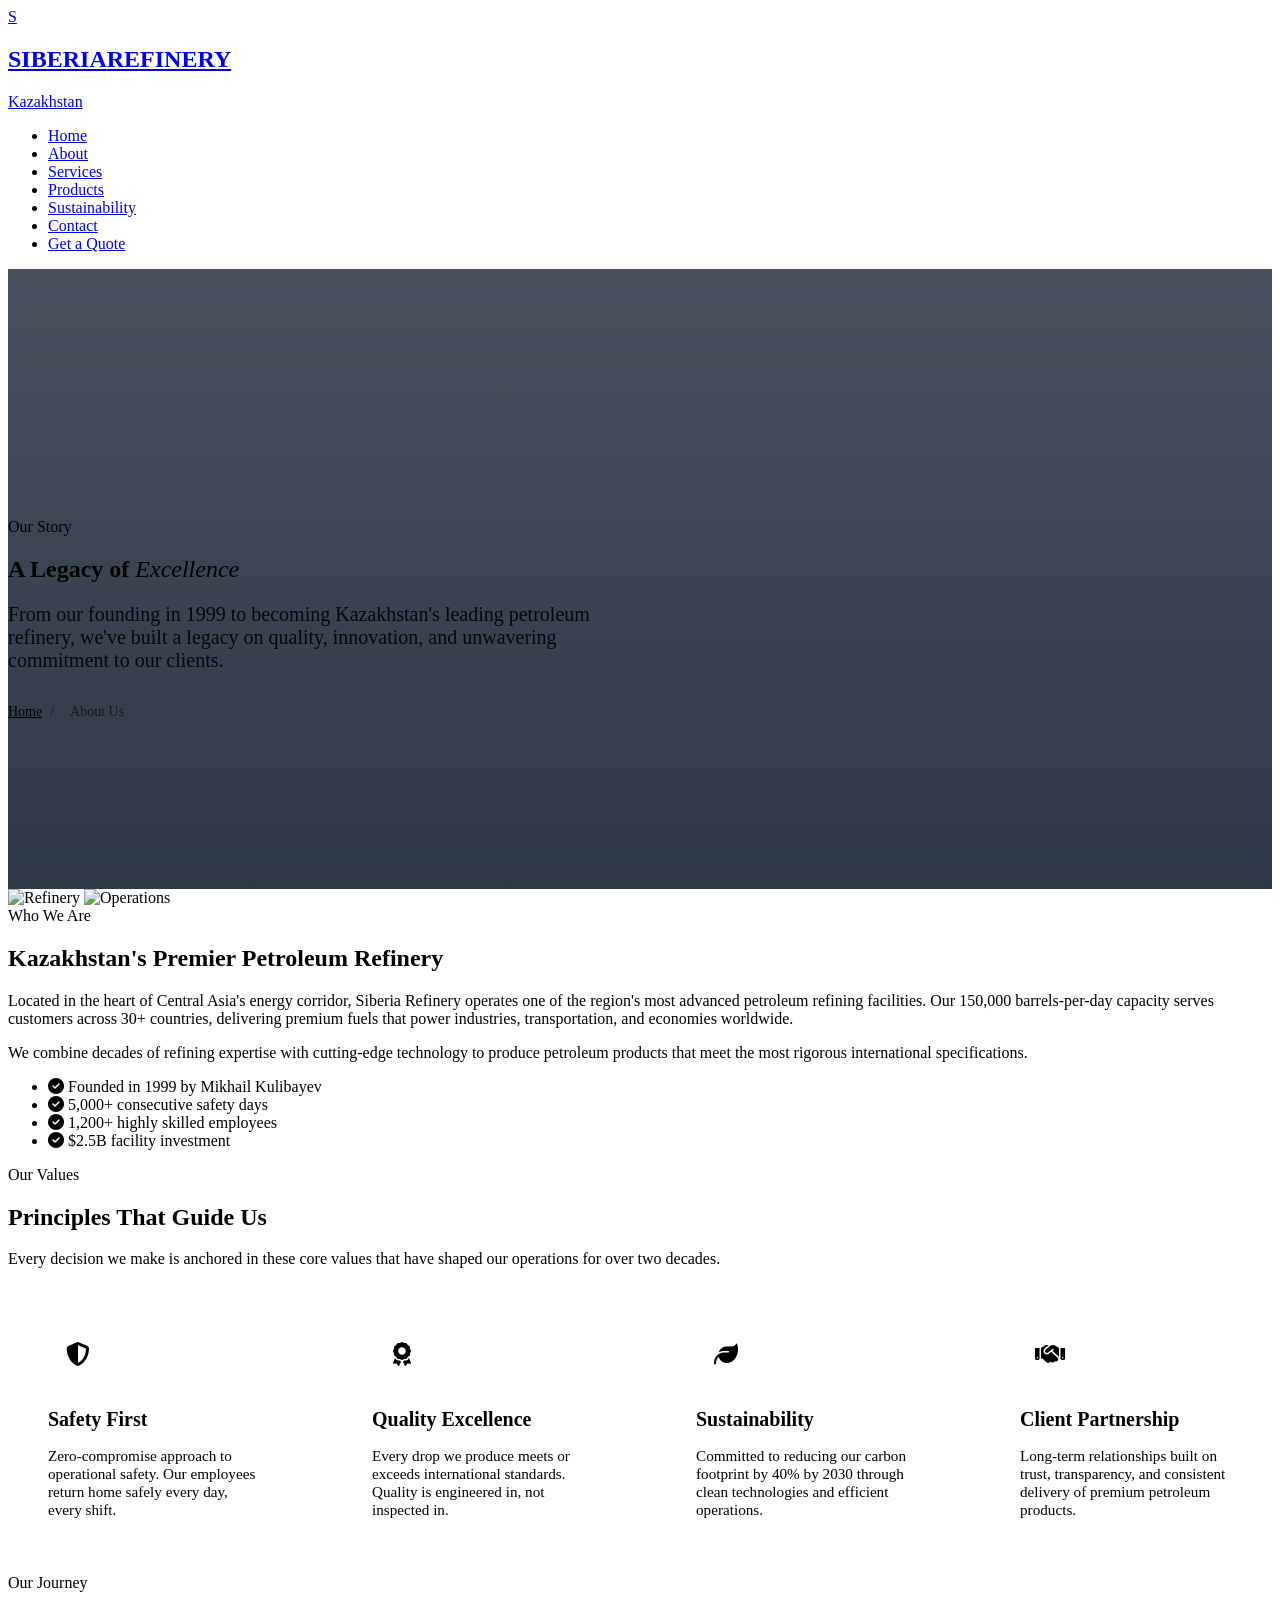
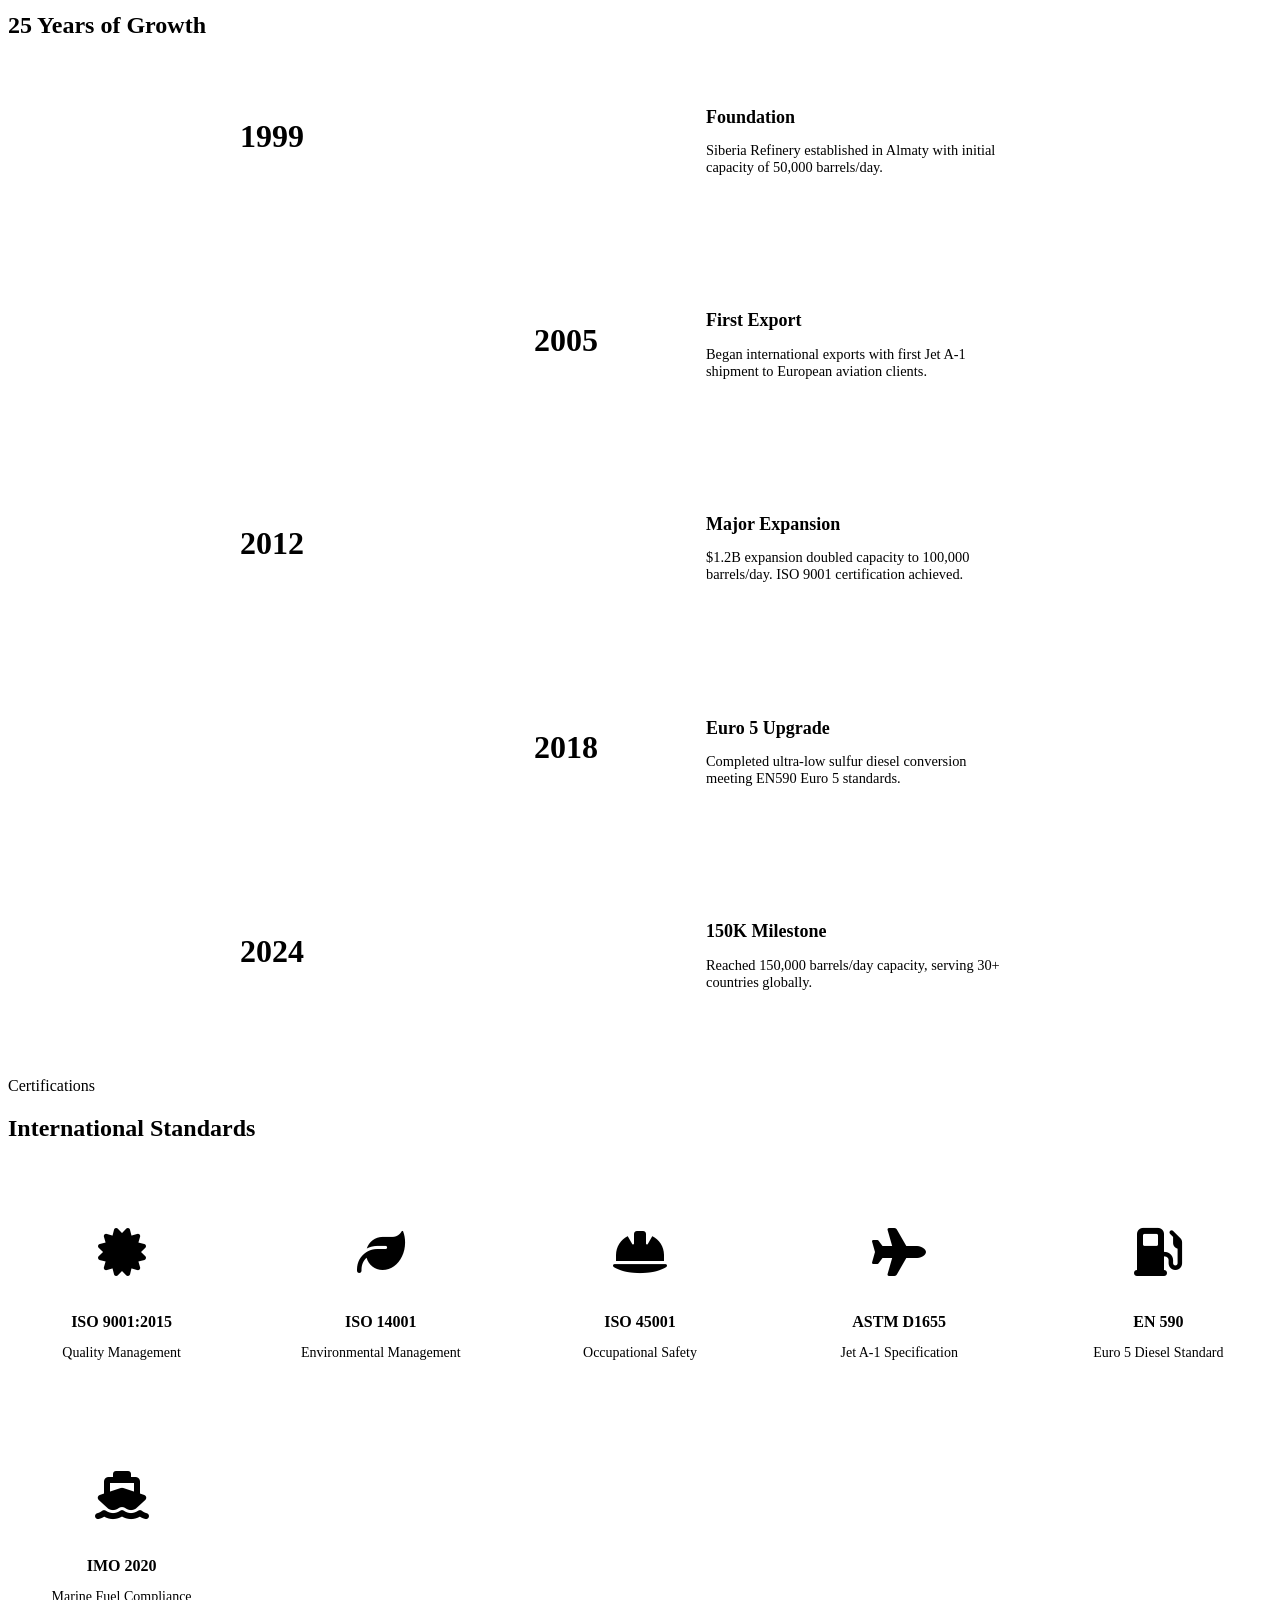
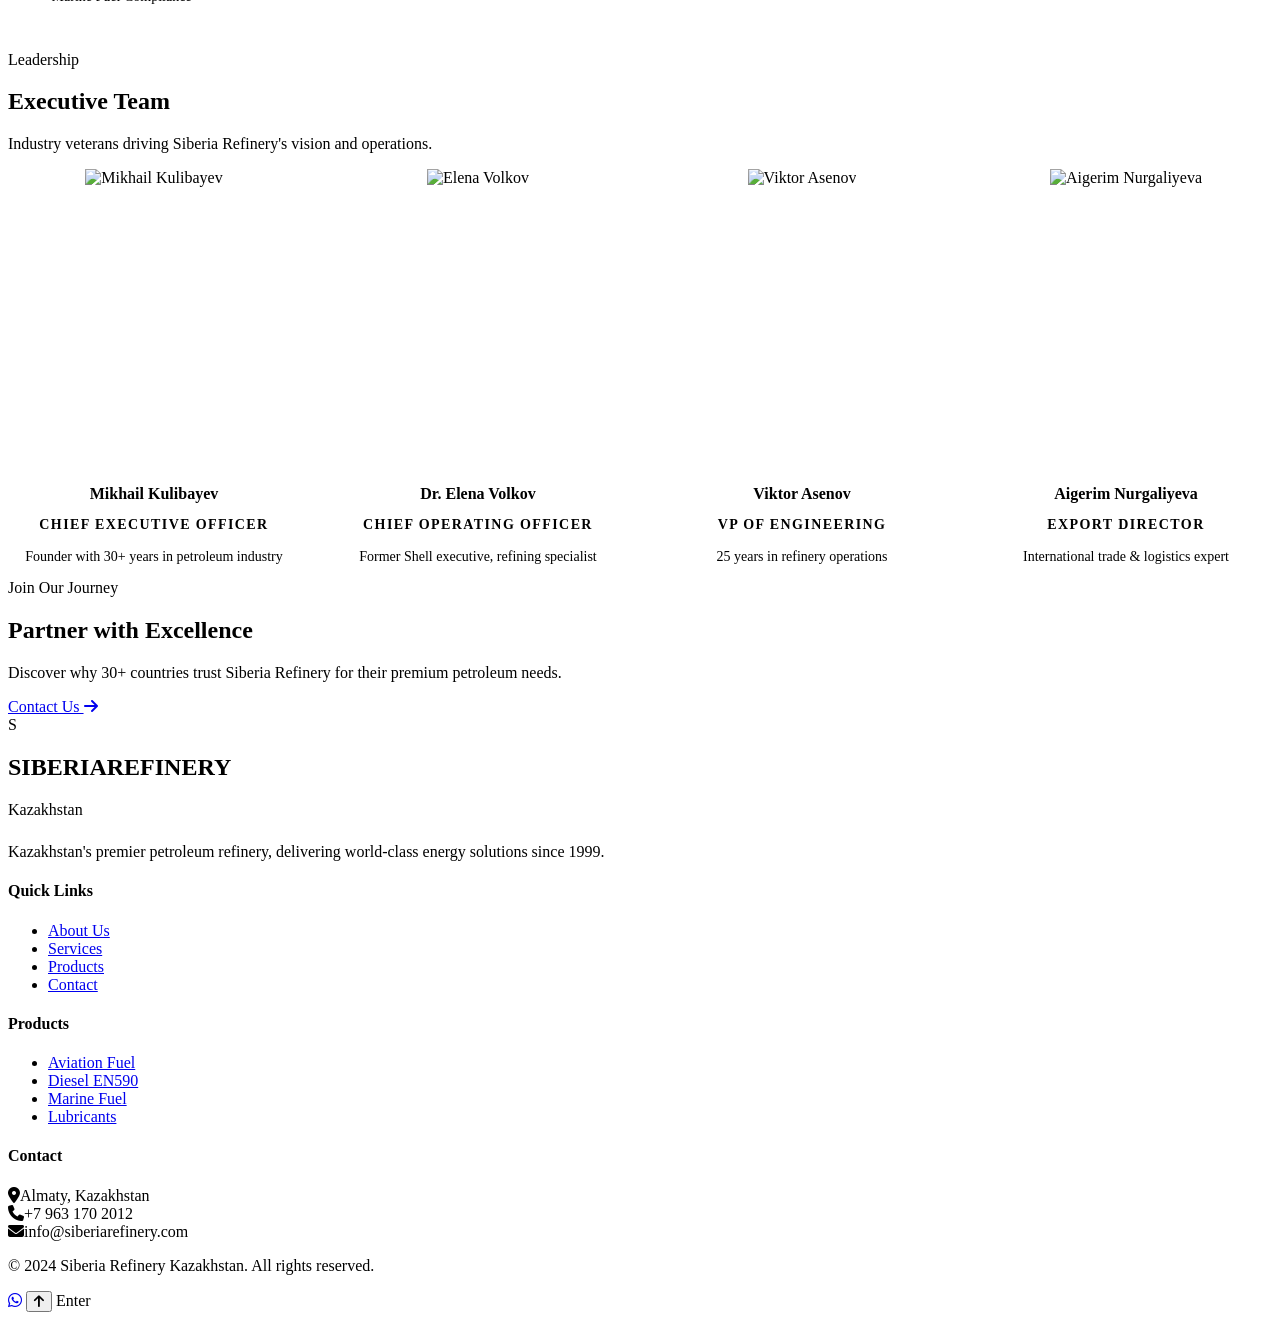
==== about.html @ 6e03c247 "Add About Us page with company details This file contains the complete HTML structure for the About " ====
<!DOCTYPE html>
<html lang="en">
<head>
  <meta charset="UTF-8">
  <meta name="viewport" content="width=device-width, initial-scale=1.0">
  <title>About Us | Siberia Refinery Kazakhstan</title>
  <meta name="description" content="25+ years of excellence in petroleum refining. Learn about our history, leadership team, certifications, and commitment to innovation.">
  <link rel="preconnect" href="https://fonts.googleapis.com">
  <link href="https://fonts.googleapis.com/css2?family=Playfair+Display:ital,wght@0,400;0,700;0,900;1,400&family=Inter:wght@300;400;500;600;700;800&family=IBM+Plex+Mono:wght@400;600&display=swap" rel="stylesheet">
  <link rel="stylesheet" href="https://cdnjs.cloudflare.com/ajax/libs/font-awesome/6.4.0/css/all.min.css">
  <link rel="stylesheet" href="css/main.css">
  <style>
    .page-hero {
      height: 60vh;
      min-height: 500px;
      background: linear-gradient(rgba(10, 22, 40, 0.75), rgba(10, 22, 40, 0.85)),
                  url('https://images.unsplash.com/photo-1581094794329-c8112a89af12?w=1920') center/cover;
      display: flex;
      align-items: center;
      color: var(--white);
      padding-top: 80px;
    }
    .page-hero .container { position: relative; z-index: 2; }
    .page-hero h1 { color: var(--white); margin-bottom: 1rem; }
    .page-hero h1 span { color: var(--gold); font-style: italic; font-weight: 400; }
    .page-hero p { font-size: 1.25rem; opacity: 0.9; max-width: 600px; }
    .breadcrumbs { margin-top: 2rem; font-size: 0.875rem; }
    .breadcrumbs a { color: var(--gold-light); }
    .breadcrumbs span { opacity: 0.6; margin: 0 8px; }
    
    .values-grid {
      display: grid;
      grid-template-columns: repeat(auto-fit, minmax(280px, 1fr));
      gap: 2rem;
    }
    .value-card {
      padding: 2.5rem;
      background: var(--white);
      border: 1px solid var(--smoke);
      transition: var(--transition);
    }
    .value-card:hover {
      transform: translateY(-6px);
      box-shadow: var(--shadow-lg);
      border-color: var(--gold);
    }
    .value-icon {
      width: 60px;
      height: 60px;
      background: var(--navy);
      color: var(--gold);
      display: grid;
      place-items: center;
      font-size: 1.5rem;
      margin-bottom: 1.5rem;
    }
    .value-card h3 { font-size: 1.25rem; margin-bottom: 0.75rem; }
    .value-card p { color: var(--slate); font-size: 0.95rem; }
    
    .timeline {
      max-width: 800px;
      margin: 0 auto;
      position: relative;
    }
    .timeline::before {
      content: '';
      position: absolute;
      left: 50%;
      top: 0;
      bottom: 0;
      width: 2px;
      background: var(--gold-light);
      transform: translateX(-50%);
    }
    .timeline-item {
      display: grid;
      grid-template-columns: 1fr auto 1fr;
      gap: 2rem;
      margin-bottom: 3rem;
      align-items: center;
    }
    .timeline-item:nth-child(even) .timeline-content { grid-column: 3; }
    .timeline-item:nth-child(even) .timeline-year { grid-column: 1; text-align: right; }
    .timeline-dot {
      width: 20px;
      height: 20px;
      background: var(--gold);
      border-radius: 50%;
      border: 4px solid var(--white);
      box-shadow: 0 0 0 2px var(--gold);
    }
    .timeline-year {
      font-family: var(--font-display);
      font-size: 2rem;
      color: var(--gold);
      font-weight: 700;
    }
    .timeline-content {
      background: var(--white);
      padding: 1.5rem;
      border: 1px solid var(--smoke);
      box-shadow: var(--shadow-sm);
    }
    .timeline-content h4 { margin-bottom: 0.5rem; font-size: 1.125rem; }
    .timeline-content p { color: var(--slate); font-size: 0.9rem; }
    
    .cert-grid {
      display: grid;
      grid-template-columns: repeat(auto-fit, minmax(200px, 1fr));
      gap: 2rem;
      text-align: center;
    }
    .cert-card {
      padding: 2rem;
      background: var(--white);
      border: 1px solid var(--smoke);
      transition: var(--transition);
    }
    .cert-card:hover { border-color: var(--gold); transform: translateY(-4px); }
    .cert-card i { font-size: 3rem; color: var(--gold); margin-bottom: 1rem; }
    .cert-card h4 { margin-bottom: 0.5rem; }
    .cert-card p { color: var(--slate); font-size: 0.875rem; }
    
    .team-grid {
      display: grid;
      grid-template-columns: repeat(auto-fit, minmax(260px, 1fr));
      gap: 2rem;
    }
    .team-card {
      text-align: center;
    }
    .team-photo {
      width: 100%;
      aspect-ratio: 1;
      background: var(--navy);
      margin-bottom: 1.5rem;
      position: relative;
      overflow: hidden;
    }
    .team-photo img { width: 100%; height: 100%; object-fit: cover; transition: transform 0.6s; }
    .team-card:hover .team-photo img { transform: scale(1.05); }
    .team-card h4 { margin-bottom: 0.25rem; }
    .team-card .role { color: var(--gold); font-size: 0.875rem; letter-spacing: 0.1em; text-transform: uppercase; margin-bottom: 1rem; font-weight: 600; }
    .team-card p { color: var(--slate); font-size: 0.875rem; }
    
    @media (max-width: 768px) {
      .timeline::before { left: 20px; }
      .timeline-item { grid-template-columns: auto 1fr; }
      .timeline-item:nth-child(even) .timeline-content { grid-column: 2; }
      .timeline-item:nth-child(even) .timeline-year { grid-column: 2; text-align: left; }
    }
  </style>
</head>
<body>

  <nav class="navbar scrolled">
    <div class="container">
      <div class="nav-wrapper">
        <a href="index.html" class="logo">
          <div class="logo-mark">S</div>
          <div class="logo-text">
            <h2>SIBERIA<span>REFINERY</span></h2>
            <p class="tagline">Kazakhstan</p>
          </div>
        </a>
        <ul class="nav-menu" id="navMenu">
          <li><a href="index.html" class="nav-link">Home</a></li>
          <li><a href="about.html" class="nav-link active">About</a></li>
          <li><a href="services.html" class="nav-link">Services</a></li>
          <li><a href="products.html" class="nav-link">Products</a></li>
          <li><a href="sustainability.html" class="nav-link">Sustainability</a></li>
          <li><a href="contact.html" class="nav-link">Contact</a></li>
          <li><a href="contact.html" class="nav-cta">Get a Quote</a></li>
        </ul>
        <div class="hamburger" id="hamburger">
          <span class="bar"></span>
          <span class="bar"></span>
          <span class="bar"></span>
        </div>
      </div>
    </div>
  </nav>

  <section class="page-hero">
    <div class="container">
      <span class="eyebrow">Our Story</span>
      <h1>A Legacy of <span>Excellence</span></h1>
      <p>From our founding in 1999 to becoming Kazakhstan's leading petroleum refinery, we've built a legacy on quality, innovation, and unwavering commitment to our clients.</p>
      <div class="breadcrumbs">
        <a href="index.html">Home</a><span>/</span><span>About Us</span>
      </div>
    </div>
  </section>

  <section class="section">
    <div class="container">
      <div class="about-preview reveal">
        <div class="about-images">
          <img src="https://images.unsplash.com/photo-1581094794329-c8112a89af12?w=800" alt="Refinery" class="about-img-main">
          <img src="https://images.unsplash.com/photo-1518709766631-a6a7f45921c3?w=600" alt="Operations" class="about-img-secondary">
        </div>
        <div class="about-text">
          <span class="eyebrow">Who We Are</span>
          <h2>Kazakhstan's Premier Petroleum Refinery</h2>
          <p>Located in the heart of Central Asia's energy corridor, Siberia Refinery operates one of the region's most advanced petroleum refining facilities. Our 150,000 barrels-per-day capacity serves customers across 30+ countries, delivering premium fuels that power industries, transportation, and economies worldwide.</p>
          <p>We combine decades of refining expertise with cutting-edge technology to produce petroleum products that meet the most rigorous international specifications.</p>
          <ul class="feature-list">
            <li><i class="fas fa-check-circle"></i> Founded in 1999 by Mikhail Kulibayev</li>
            <li><i class="fas fa-check-circle"></i> 5,000+ consecutive safety days</li>
            <li><i class="fas fa-check-circle"></i> 1,200+ highly skilled employees</li>
            <li><i class="fas fa-check-circle"></i> $2.5B facility investment</li>
          </ul>
        </div>
      </div>
    </div>
  </section>

  <section class="section section-cream">
    <div class="container">
      <div class="section-header reveal">
        <span class="eyebrow">Our Values</span>
        <h2>Principles That Guide Us</h2>
        <p>Every decision we make is anchored in these core values that have shaped our operations for over two decades.</p>
      </div>
      <div class="values-grid">
        <div class="value-card reveal">
          <div class="value-icon"><i class="fas fa-shield-alt"></i></div>
          <h3>Safety First</h3>
          <p>Zero-compromise approach to operational safety. Our employees return home safely every day, every shift.</p>
        </div>
        <div class="value-card reveal">
          <div class="value-icon"><i class="fas fa-award"></i></div>
          <h3>Quality Excellence</h3>
          <p>Every drop we produce meets or exceeds international standards. Quality is engineered in, not inspected in.</p>
        </div>
        <div class="value-card reveal">
          <div class="value-icon"><i class="fas fa-leaf"></i></div>
          <h3>Sustainability</h3>
          <p>Committed to reducing our carbon footprint by 40% by 2030 through clean technologies and efficient operations.</p>
        </div>
        <div class="value-card reveal">
          <div class="value-icon"><i class="fas fa-handshake"></i></div>
          <h3>Client Partnership</h3>
          <p>Long-term relationships built on trust, transparency, and consistent delivery of premium petroleum products.</p>
        </div>
      </div>
    </div>
  </section>

  <section class="section">
    <div class="container">
      <div class="section-header reveal">
        <span class="eyebrow">Our Journey</span>
        <h2>25 Years of Growth</h2>
      </div>
      <div class="timeline">
        <div class="timeline-item reveal">
          <div class="timeline-year">1999</div>
          <div class="timeline-dot"></div>
          <div class="timeline-content">
            <h4>Foundation</h4>
            <p>Siberia Refinery established in Almaty with initial capacity of 50,000 barrels/day.</p>
          </div>
        </div>
        <div class="timeline-item reveal">
          <div class="timeline-year">2005</div>
          <div class="timeline-dot"></div>
          <div class="timeline-content">
            <h4>First Export</h4>
            <p>Began international exports with first Jet A-1 shipment to European aviation clients.</p>
          </div>
        </div>
        <div class="timeline-item reveal">
          <div class="timeline-year">2012</div>
          <div class="timeline-dot"></div>
          <div class="timeline-content">
            <h4>Major Expansion</h4>
            <p>$1.2B expansion doubled capacity to 100,000 barrels/day. ISO 9001 certification achieved.</p>
          </div>
        </div>
        <div class="timeline-item reveal">
          <div class="timeline-year">2018</div>
          <div class="timeline-dot"></div>
          <div class="timeline-content">
            <h4>Euro 5 Upgrade</h4>
            <p>Completed ultra-low sulfur diesel conversion meeting EN590 Euro 5 standards.</p>
          </div>
        </div>
        <div class="timeline-item reveal">
          <div class="timeline-year">2024</div>
          <div class="timeline-dot"></div>
          <div class="timeline-content">
            <h4>150K Milestone</h4>
            <p>Reached 150,000 barrels/day capacity, serving 30+ countries globally.</p>
          </div>
        </div>
      </div>
    </div>
  </section>

  <section class="section section-dark">
    <div class="container">
      <div class="section-header reveal">
        <span class="eyebrow">Certifications</span>
        <h2>International Standards</h2>
        <p style="color: rgba(255,255,255,0.7);">Our operations and products meet the world's most rigorous industry certifications.</p>
      </div>
      <div class="cert-grid">
        <div class="cert-card reveal">
          <i class="fas fa-certificate"></i>
          <h4>ISO 9001:2015</h4>
          <p>Quality Management</p>
        </div>
        <div class="cert-card reveal">
          <i class="fas fa-leaf"></i>
          <h4>ISO 14001</h4>
          <p>Environmental Management</p>
        </div>
        <div class="cert-card reveal">
          <i class="fas fa-hard-hat"></i>
          <h4>ISO 45001</h4>
          <p>Occupational Safety</p>
        </div>
        <div class="cert-card reveal">
          <i class="fas fa-plane"></i>
          <h4>ASTM D1655</h4>
          <p>Jet A-1 Specification</p>
        </div>
        <div class="cert-card reveal">
          <i class="fas fa-gas-pump"></i>
          <h4>EN 590</h4>
          <p>Euro 5 Diesel Standard</p>
        </div>
        <div class="cert-card reveal">
          <i class="fas fa-ship"></i>
          <h4>IMO 2020</h4>
          <p>Marine Fuel Compliance</p>
        </div>
      </div>
    </div>
  </section>

  <section class="section">
    <div class="container">
      <div class="section-header reveal">
        <span class="eyebrow">Leadership</span>
        <h2>Executive Team</h2>
        <p>Industry veterans driving Siberia Refinery's vision and operations.</p>
      </div>
      <div class="team-grid">
        <div class="team-card reveal">
          <div class="team-photo"><img src="https://images.unsplash.com/photo-1560250097-0b93528c311a?w=400" alt="Mikhail Kulibayev"></div>
          <h4>Mikhail Kulibayev</h4>
          <p class="role">Chief Executive Officer</p>
          <p>Founder with 30+ years in petroleum industry</p>
        </div>
        <div class="team-card reveal">
          <div class="team-photo"><img src="https://images.unsplash.com/photo-1573496359142-b8d87734a5a2?w=400" alt="Elena Volkov"></div>
          <h4>Dr. Elena Volkov</h4>
          <p class="role">Chief Operating Officer</p>
          <p>Former Shell executive, refining specialist</p>
        </div>
        <div class="team-card reveal">
          <div class="team-photo"><img src="https://images.unsplash.com/photo-1472099645785-5658abf4ff4e?w=400" alt="Viktor Asenov"></div>
          <h4>Viktor Asenov</h4>
          <p class="role">VP of Engineering</p>
          <p>25 years in refinery operations</p>
        </div>
        <div class="team-card reveal">
          <div class="team-photo"><img src="https://images.unsplash.com/photo-1580489944761-15a19d654956?w=400" alt="Aigerim Nurgaliyeva"></div>
          <h4>Aigerim Nurgaliyeva</h4>
          <p class="role">Export Director</p>
          <p>International trade & logistics expert</p>
        </div>
      </div>
    </div>
  </section>

  <section class="cta-banner">
    <div class="container">
      <span class="eyebrow">Join Our Journey</span>
      <h2>Partner with <span>Excellence</span></h2>
      <p>Discover why 30+ countries trust Siberia Refinery for their premium petroleum needs.</p>
      <a href="contact.html" class="btn btn-primary">Contact Us <i class="fas fa-arrow-right"></i></a>
    </div>
  </section>

  <footer class="footer">
    <div class="container">
      <div class="footer-grid">
        <div class="footer-col">
          <div class="logo" style="margin-bottom: 1.5rem;">
            <div class="logo-mark">S</div>
            <div class="logo-text"><h2>SIBERIA<span>REFINERY</span></h2><p class="tagline">Kazakhstan</p></div>
          </div>
          <p>Kazakhstan's premier petroleum refinery, delivering world-class energy solutions since 1999.</p>
        </div>
        <div class="footer-col">
          <h4>Quick Links</h4>
          <ul class="footer-links">
            <li><a href="about.html">About Us</a></li><li><a href="services.html">Services</a></li><li><a href="products.html">Products</a></li><li><a href="contact.html">Contact</a></li>
          </ul>
        </div>
        <div class="footer-col">
          <h4>Products</h4>
          <ul class="footer-links">
            <li><a href="products.html">Aviation Fuel</a></li><li><a href="products.html">Diesel EN590</a></li><li><a href="products.html">Marine Fuel</a></li><li><a href="products.html">Lubricants</a></li>
          </ul>
        </div>
        <div class="footer-col">
          <h4>Contact</h4>
          <div class="footer-contact-item"><i class="fas fa-map-marker-alt"></i><span>Almaty, Kazakhstan</span></div>
          <div class="footer-contact-item"><i class="fas fa-phone"></i><span>+7 963 170 2012</span></div>
          <div class="footer-contact-item"><i class="fas fa-envelope"></i><span>info@siberiarefinery.com</span></div>
        </div>
      </div>
      <div class="footer-bottom">
        <p>&copy; 2024 Siberia Refinery Kazakhstan. All rights reserved.</p>
      </div>
    </div>
  </footer>

  <a href="https://wa.me/79631702012" class="whatsapp-float"><i class="fab fa-whatsapp"></i></a>
  <button class="scroll-top" id="scrollTop"><i class="fas fa-arrow-up"></i></button>
  <script src="js/main.js"></script>
</body>
  </html>￼Enter
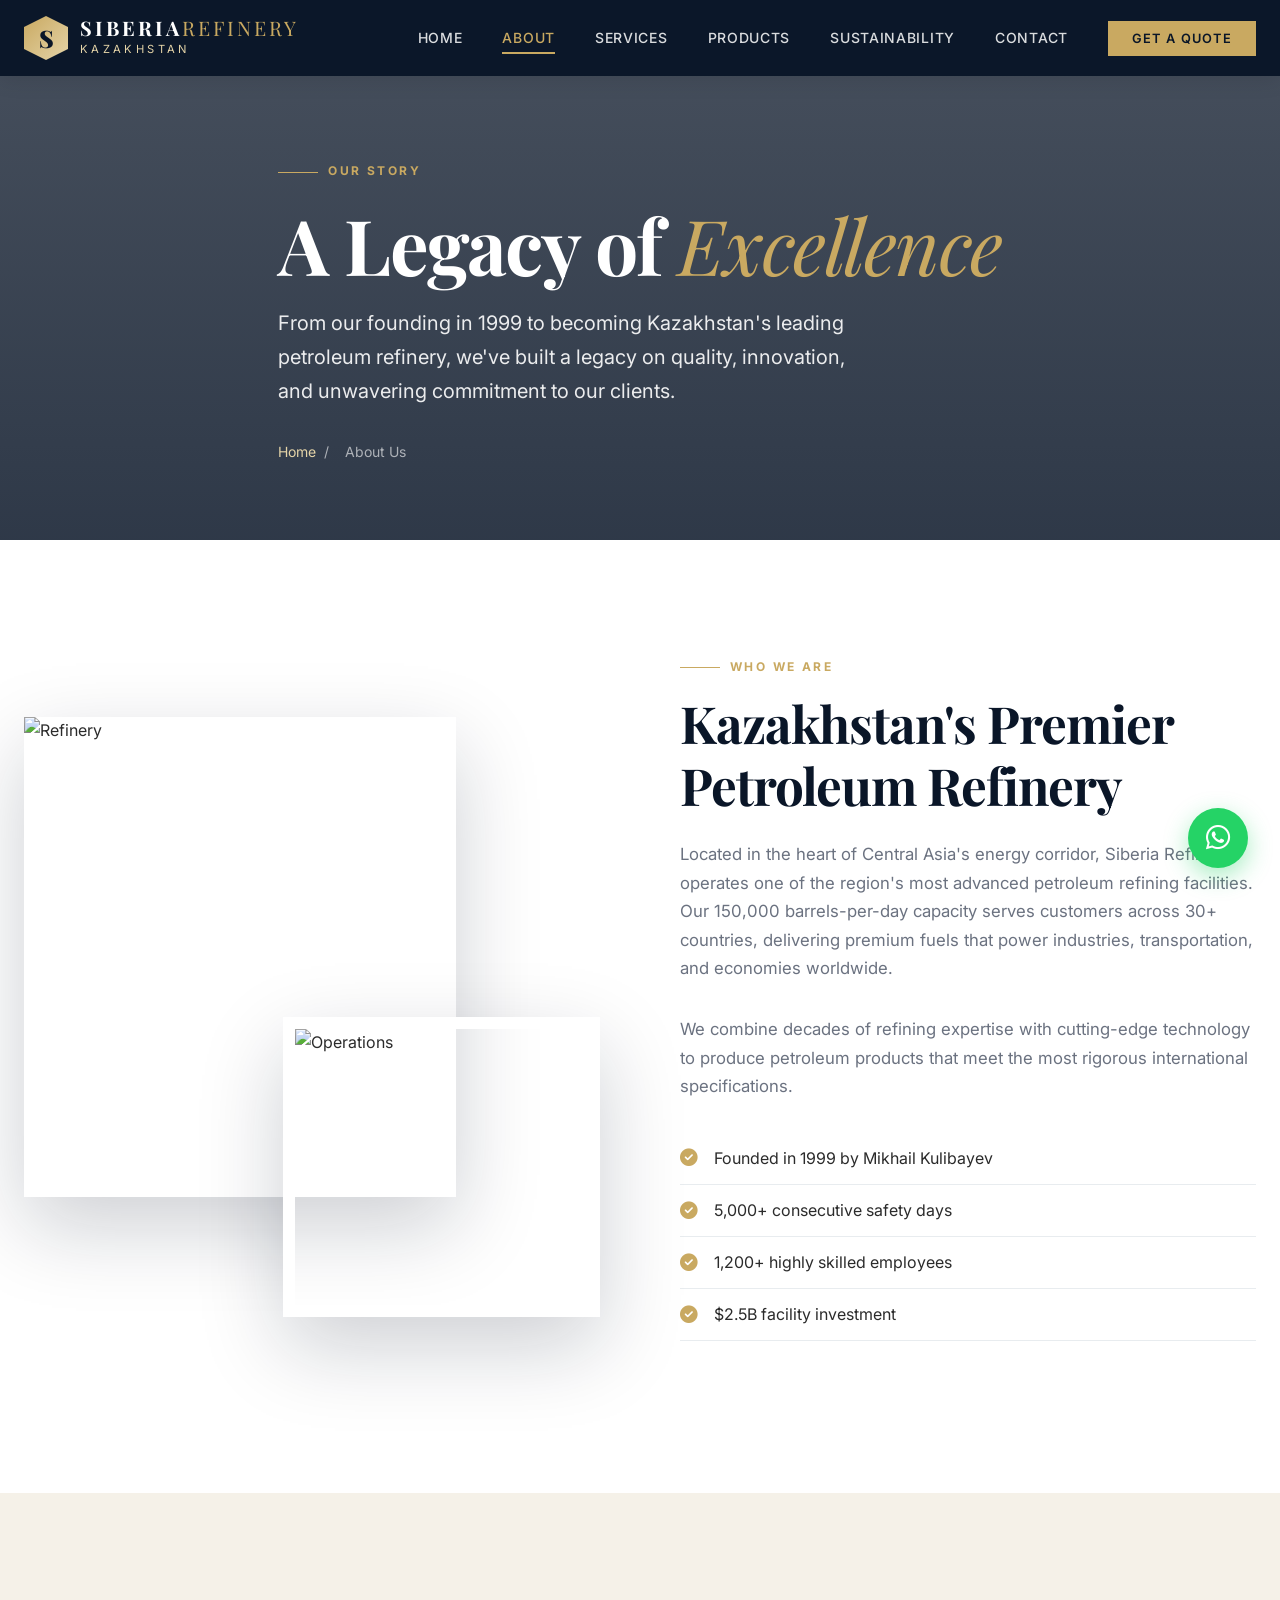
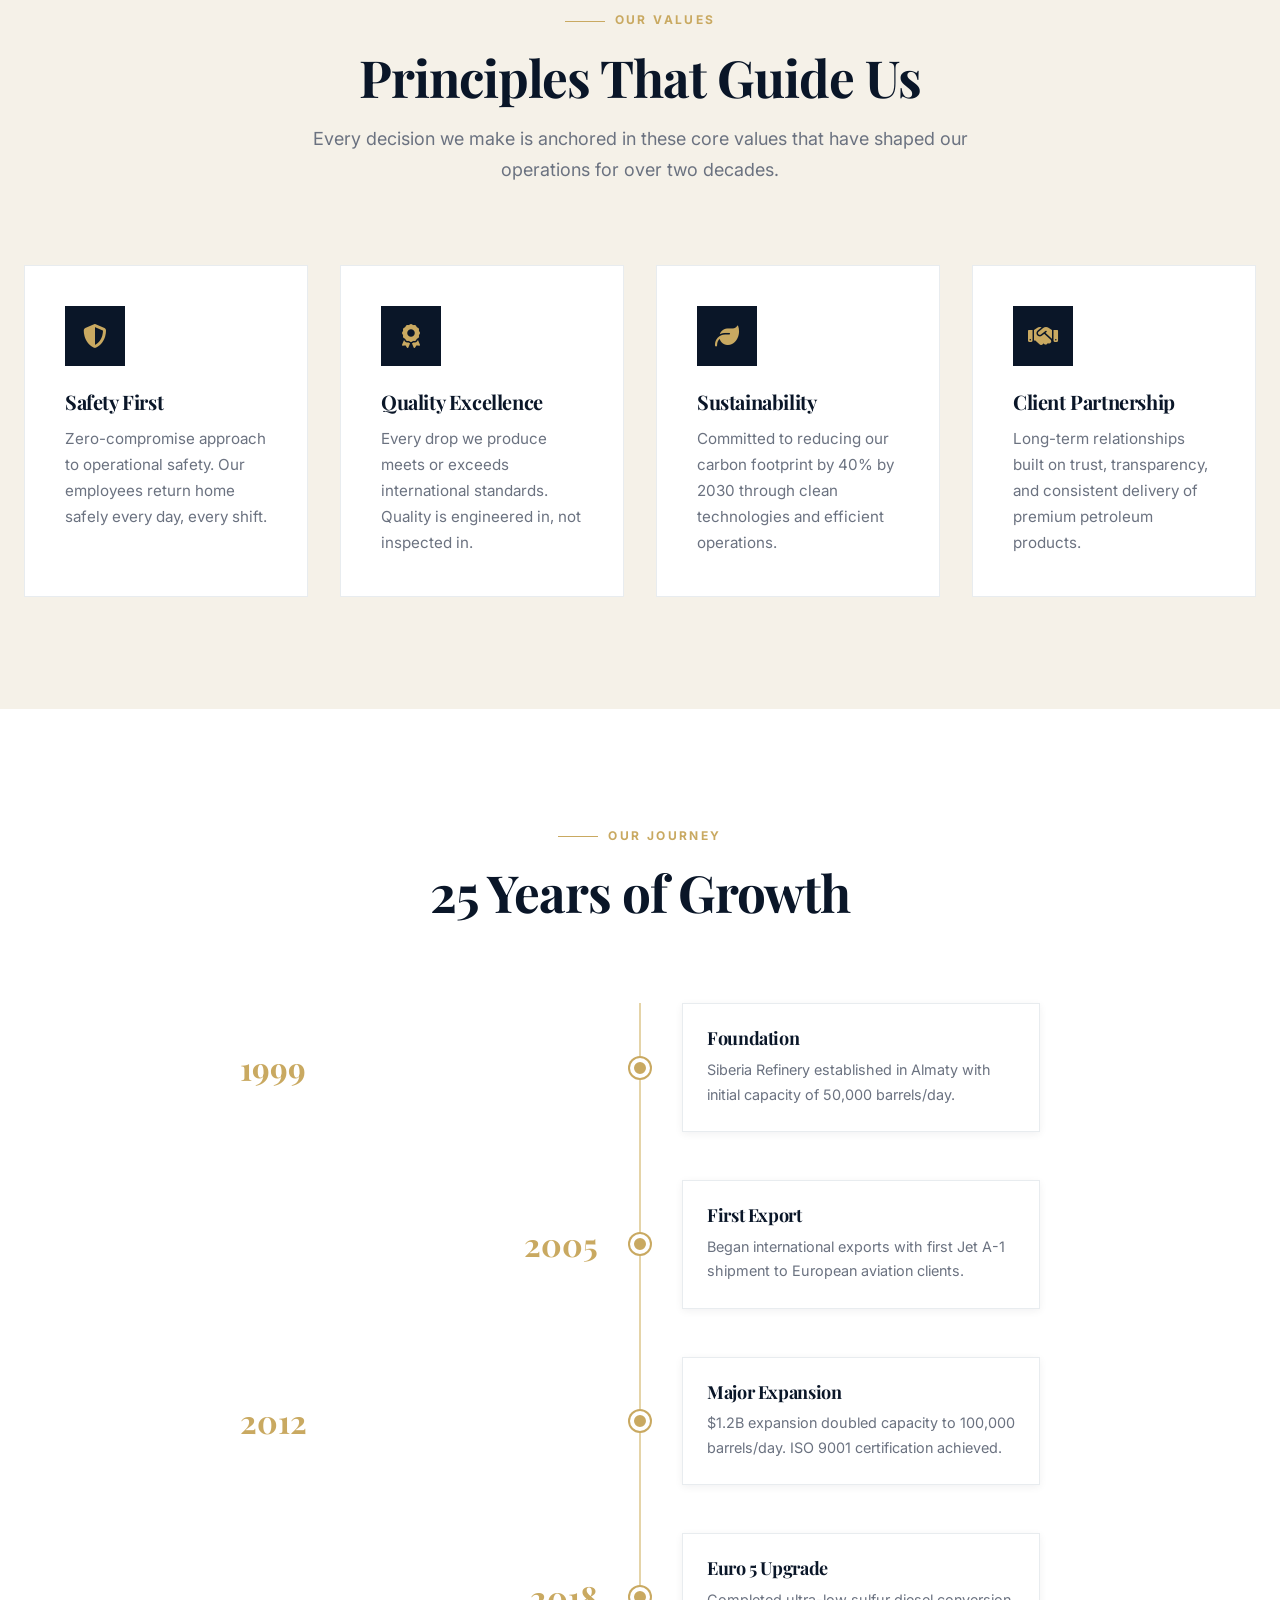
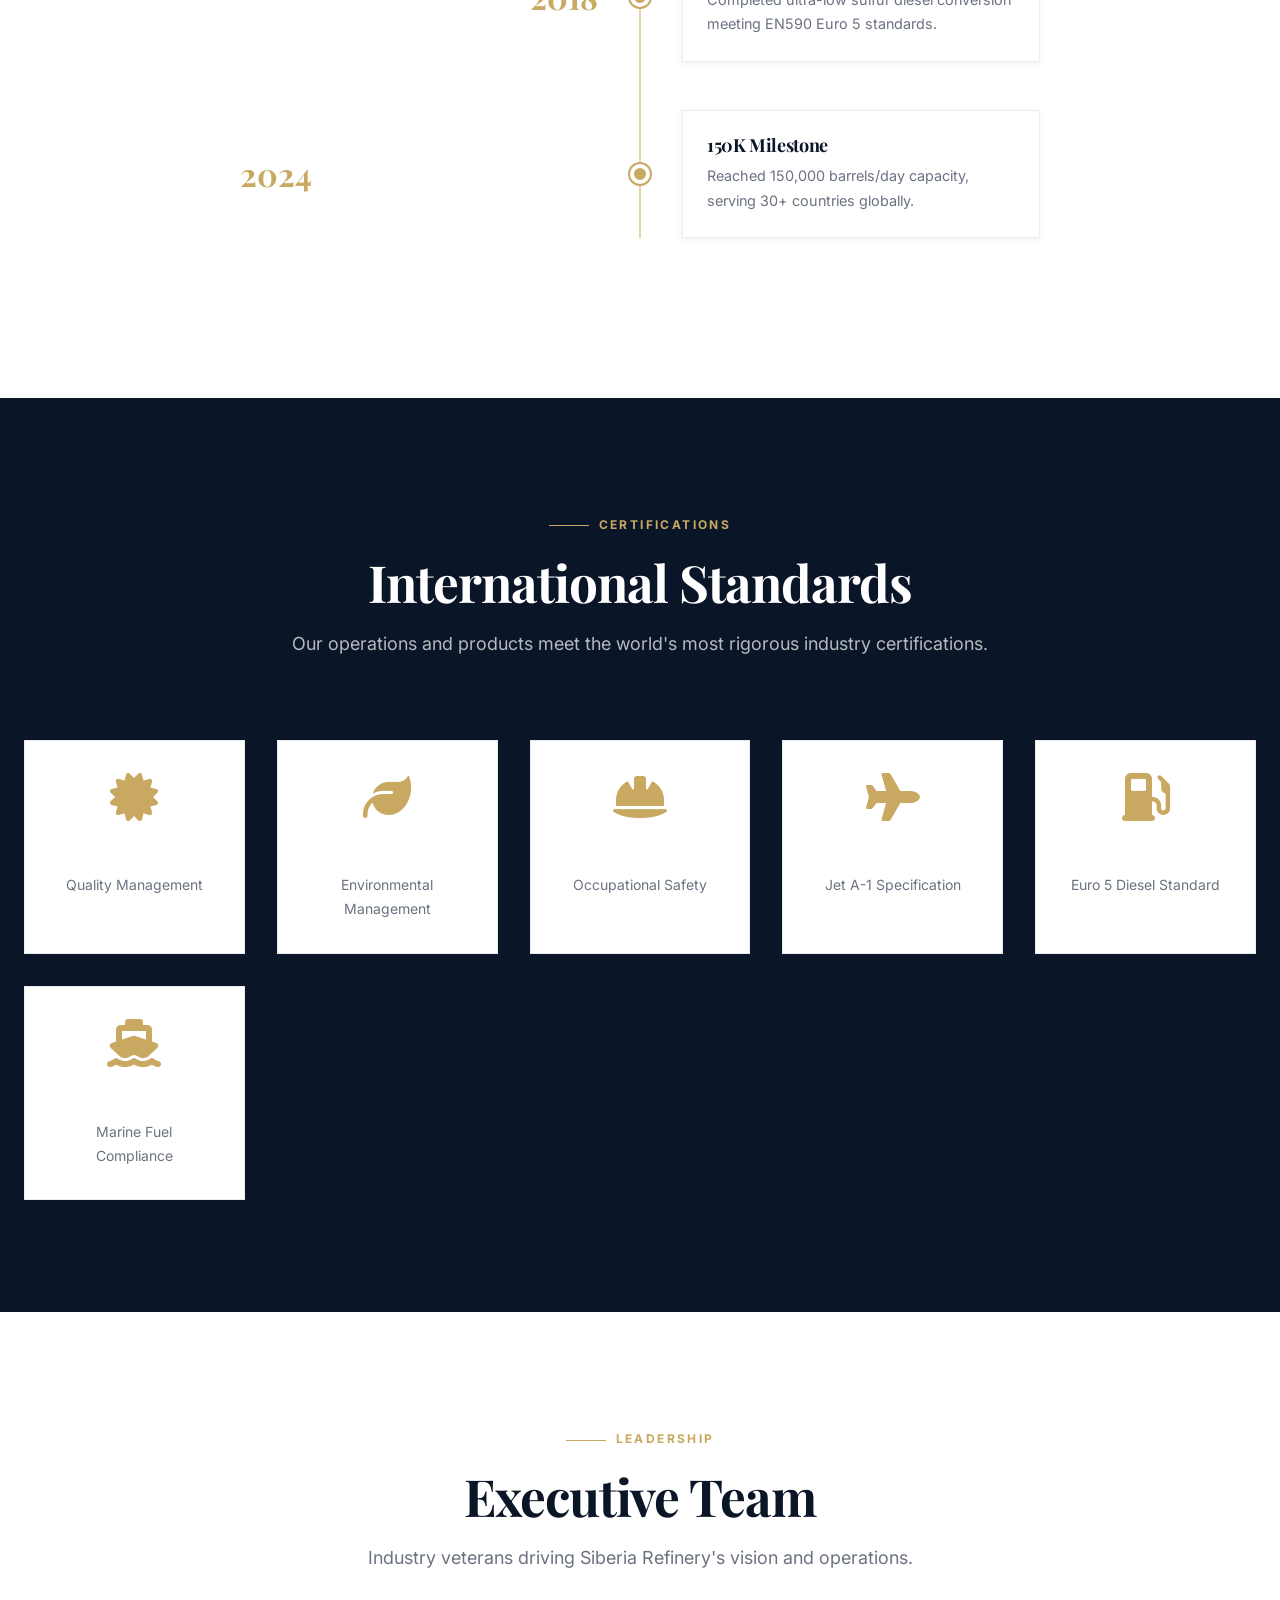
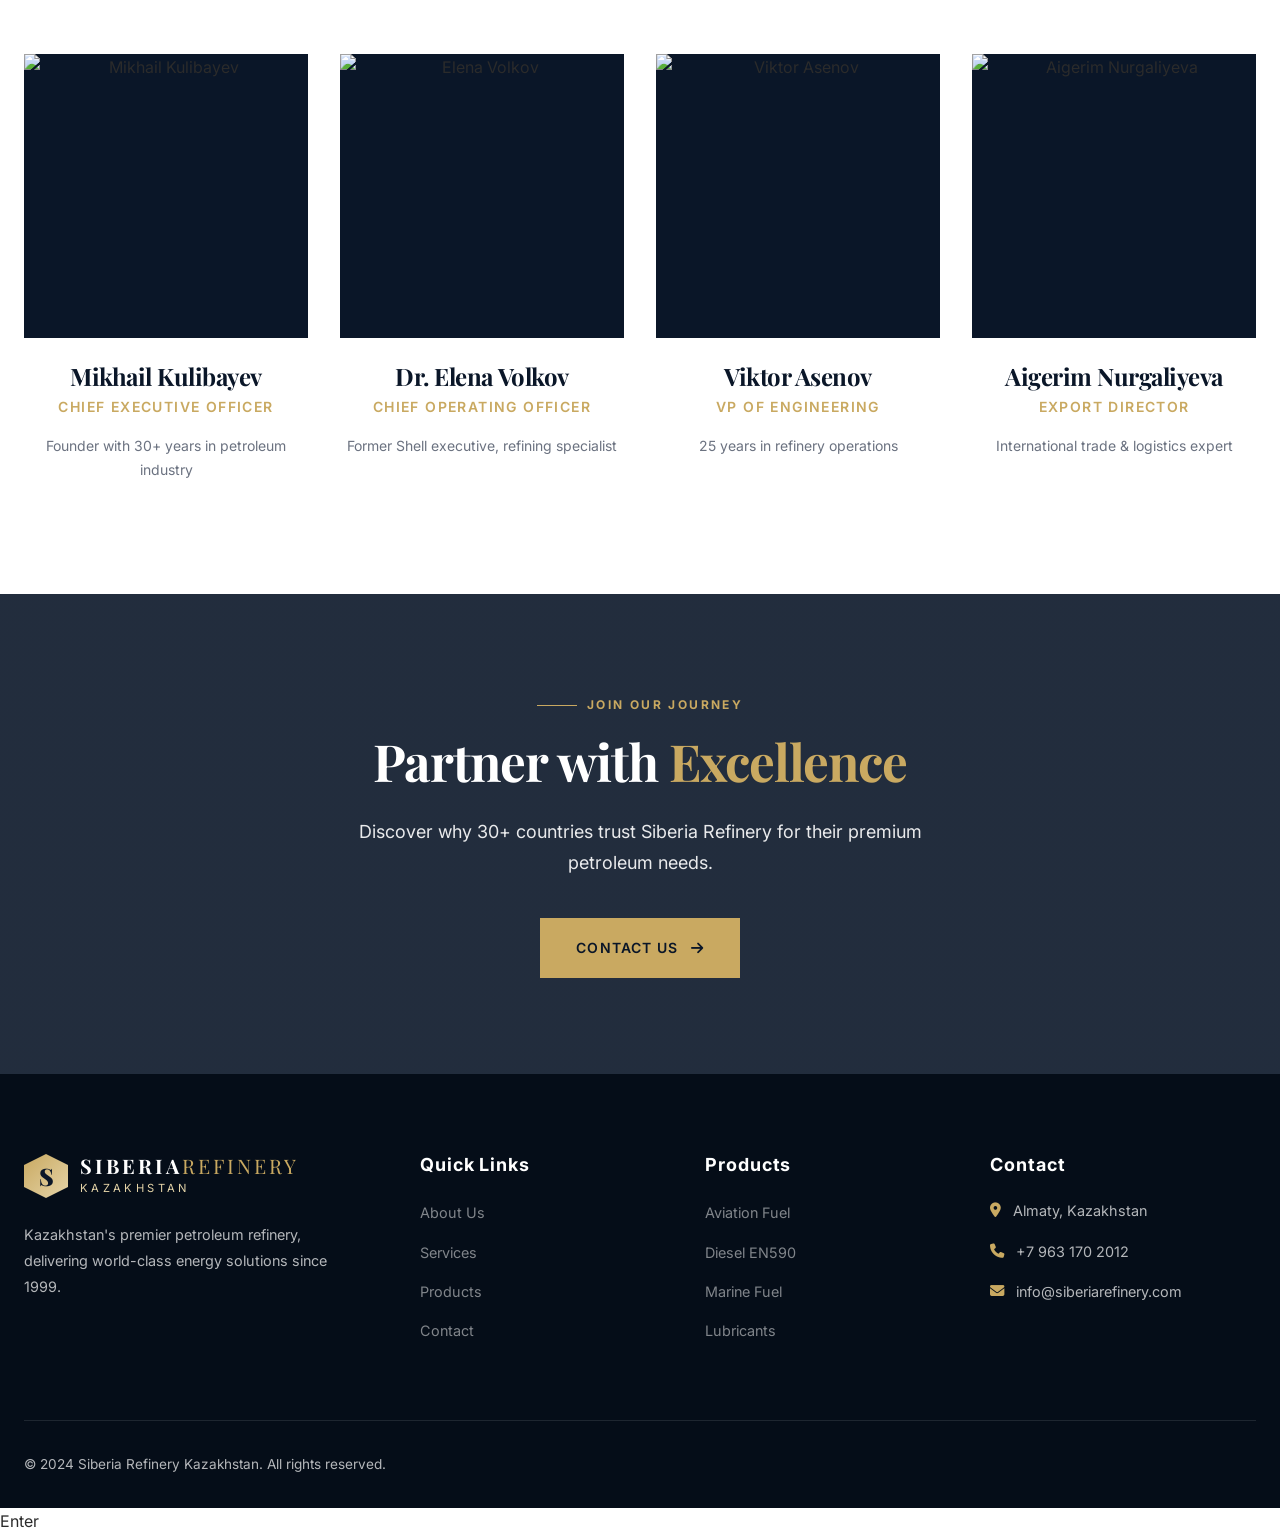
==== commit 9c520d51: "Update stylesheet and script links in about.html" ====
--- a/about.html
+++ b/about.html
@@ -8,7 +8,7 @@
   <link rel="preconnect" href="https://fonts.googleapis.com">
   <link href="https://fonts.googleapis.com/css2?family=Playfair+Display:ital,wght@0,400;0,700;0,900;1,400&family=Inter:wght@300;400;500;600;700;800&family=IBM+Plex+Mono:wght@400;600&display=swap" rel="stylesheet">
   <link rel="stylesheet" href="https://cdnjs.cloudflare.com/ajax/libs/font-awesome/6.4.0/css/all.min.css">
-  <link rel="stylesheet" href="css/main.css">
+  <link rel="stylesheet" href="main.css">
   <style>
     .page-hero {
       height: 60vh;
@@ -422,6 +422,6 @@
 
   <a href="https://wa.me/79631702012" class="whatsapp-float"><i class="fab fa-whatsapp"></i></a>
   <button class="scroll-top" id="scrollTop"><i class="fas fa-arrow-up"></i></button>
-  <script src="js/main.js"></script>
+  <script src="main.js"></script>
 </body>
   </html>￼Enter
--- a/main.css
+++ b/main.css
@@ -0,0 +1,988 @@
+/* ========== DESIGN SYSTEM ========== */
+:root {
+  --navy: #0A1628;
+  --petroleum: #1B3A5C;
+  --steel: #2C4A6B;
+  --gold: #C9A961;
+  --gold-light: #E5D4A8;
+  --cream: #F5F1E8;
+  --smoke: #E8ECEF;
+  --cloud: #F7F9FC;
+  --charcoal: #2B2B2B;
+  --slate: #6B7280;
+  --white: #FFFFFF;
+  --red: #C0392B;
+  
+  --shadow-sm: 0 2px 8px rgba(10, 22, 40, 0.06);
+  --shadow-md: 0 8px 24px rgba(10, 22, 40, 0.1);
+  --shadow-lg: 0 20px 60px rgba(10, 22, 40, 0.15);
+  --shadow-xl: 0 30px 80px rgba(10, 22, 40, 0.2);
+  
+  --transition: all 0.4s cubic-bezier(0.25, 0.46, 0.45, 0.94);
+  --transition-fast: all 0.2s ease;
+  
+  --font-display: 'Playfair Display', Georgia, serif;
+  --font-body: 'Inter', -apple-system, BlinkMacSystemFont, sans-serif;
+  --font-mono: 'IBM Plex Mono', monospace;
+}
+
+* { margin: 0; padding: 0; box-sizing: border-box; }
+
+html { scroll-behavior: smooth; font-size: 16px; }
+
+body {
+  font-family: var(--font-body);
+  color: var(--charcoal);
+  line-height: 1.7;
+  background: var(--white);
+  overflow-x: hidden;
+}
+
+img { max-width: 100%; display: block; }
+a { text-decoration: none; color: inherit; transition: var(--transition-fast); }
+button { font-family: inherit; cursor: pointer; border: none; background: none; }
+
+.container {
+  max-width: 1320px;
+  margin: 0 auto;
+  padding: 0 24px;
+}
+
+h1, h2, h3, h4, h5, h6 {
+  font-family: var(--font-display);
+  font-weight: 700;
+  line-height: 1.2;
+  color: var(--navy);
+  letter-spacing: -0.02em;
+}
+
+h1 { font-size: clamp(2.5rem, 6vw, 5rem); }
+h2 { font-size: clamp(2rem, 4vw, 3.5rem); }
+h3 { font-size: clamp(1.5rem, 3vw, 2.25rem); }
+h4 { font-size: 1.5rem; }
+
+.eyebrow {
+  display: inline-block;
+  font-family: var(--font-body);
+  font-size: 0.75rem;
+  font-weight: 700;
+  letter-spacing: 0.2em;
+  text-transform: uppercase;
+  color: var(--gold);
+  margin-bottom: 1rem;
+  position: relative;
+  padding-left: 50px;
+}
+
+.eyebrow::before {
+  content: '';
+  position: absolute;
+  left: 0;
+  top: 50%;
+  width: 40px;
+  height: 1px;
+  background: var(--gold);
+}
+
+.section-header {
+  text-align: center;
+  max-width: 720px;
+  margin: 0 auto 5rem;
+}
+
+.section-header p {
+  color: var(--slate);
+  font-size: 1.125rem;
+  margin-top: 1rem;
+}
+
+.section { padding: 7rem 0; position: relative; }
+.section-dark { background: var(--navy); color: var(--white); }
+.section-dark h1, .section-dark h2, .section-dark h3, .section-dark h4 { color: var(--white); }
+.section-cream { background: var(--cream); }
+
+/* ========== BUTTONS ========== */
+.btn {
+  display: inline-flex;
+  align-items: center;
+  gap: 12px;
+  padding: 18px 36px;
+  font-size: 0.875rem;
+  font-weight: 600;
+  letter-spacing: 0.08em;
+  text-transform: uppercase;
+  border-radius: 0;
+  transition: var(--transition);
+  position: relative;
+  overflow: hidden;
+  cursor: pointer;
+}
+
+.btn-primary {
+  background: var(--gold);
+  color: var(--navy);
+}
+
+.btn-primary:hover {
+  background: var(--navy);
+  color: var(--gold);
+  transform: translateY(-2px);
+  box-shadow: var(--shadow-lg);
+}
+
+.btn-outline {
+  background: transparent;
+  color: var(--white);
+  border: 2px solid var(--white);
+}
+
+.btn-outline:hover {
+  background: var(--white);
+  color: var(--navy);
+}
+
+.btn-outline-dark {
+  background: transparent;
+  color: var(--navy);
+  border: 2px solid var(--navy);
+}
+
+.btn-outline-dark:hover {
+  background: var(--navy);
+  color: var(--white);
+}
+
+.btn i { transition: var(--transition); }
+.btn:hover i { transform: translateX(4px); }
+
+/* ========== NAVIGATION ========== */
+.navbar {
+  position: fixed;
+  top: 0;
+  left: 0;
+  right: 0;
+  z-index: 1000;
+  padding: 1.5rem 0;
+  transition: var(--transition);
+}
+
+.navbar.scrolled {
+  background: rgba(10, 22, 40, 0.97);
+  backdrop-filter: blur(20px);
+  padding: 1rem 0;
+  box-shadow: 0 4px 20px rgba(0, 0, 0, 0.1);
+}
+
+.nav-wrapper {
+  display: flex;
+  justify-content: space-between;
+  align-items: center;
+}
+
+.logo {
+  display: flex;
+  align-items: center;
+  gap: 12px;
+  color: var(--white);
+}
+
+.logo-mark {
+  width: 44px;
+  height: 44px;
+  background: linear-gradient(135deg, var(--gold), var(--gold-light));
+  display: grid;
+  place-items: center;
+  font-family: var(--font-display);
+  font-size: 1.5rem;
+  font-weight: 900;
+  color: var(--navy);
+  clip-path: polygon(50% 0%, 100% 25%, 100% 75%, 50% 100%, 0% 75%, 0% 25%);
+}
+
+.logo-text h2 {
+  color: var(--white);
+  font-size: 1.25rem;
+  letter-spacing: 0.15em;
+  margin: 0;
+}
+
+.logo-text h2 span { color: var(--gold); font-weight: 400; }
+
+.logo-text .tagline {
+  font-size: 0.7rem;
+  letter-spacing: 0.3em;
+  color: var(--gold-light);
+  text-transform: uppercase;
+  margin: 0;
+}
+
+.nav-menu {
+  display: flex;
+  list-style: none;
+  gap: 2.5rem;
+  align-items: center;
+}
+
+.nav-link {
+  color: rgba(255, 255, 255, 0.85);
+  font-size: 0.875rem;
+  font-weight: 500;
+  letter-spacing: 0.05em;
+  text-transform: uppercase;
+  position: relative;
+  padding: 8px 0;
+}
+
+.nav-link::after {
+  content: '';
+  position: absolute;
+  bottom: 0;
+  left: 0;
+  width: 0;
+  height: 2px;
+  background: var(--gold);
+  transition: var(--transition);
+}
+
+.nav-link:hover, .nav-link.active { color: var(--gold); }
+.nav-link:hover::after, .nav-link.active::after { width: 100%; }
+
+.nav-cta {
+  padding: 10px 24px;
+  background: var(--gold);
+  color: var(--navy);
+  font-weight: 600;
+  text-transform: uppercase;
+  font-size: 0.8rem;
+  letter-spacing: 0.1em;
+}
+
+.nav-cta:hover {
+  background: var(--white);
+  transform: translateY(-2px);
+}
+
+.hamburger {
+  display: none;
+  flex-direction: column;
+  gap: 5px;
+  cursor: pointer;
+  z-index: 1001;
+}
+
+.bar {
+  width: 28px;
+  height: 2px;
+  background: var(--white);
+  transition: var(--transition);
+}
+
+/* ========== HERO ========== */
+.hero {
+  position: relative;
+  height: 100vh;
+  min-height: 720px;
+  display: flex;
+  align-items: center;
+  overflow: hidden;
+}
+
+.hero-slider {
+  position: absolute;
+  inset: 0;
+  z-index: 1;
+}
+
+.slide {
+  position: absolute;
+  inset: 0;
+  background-size: cover;
+  background-position: center;
+  opacity: 0;
+  transition: opacity 1.5s ease-in-out;
+}
+
+.slide.active { opacity: 1; }
+
+.slide::before {
+  content: '';
+  position: absolute;
+  inset: 0;
+  background: linear-gradient(135deg, rgba(10, 22, 40, 0.85) 0%, rgba(10, 22, 40, 0.5) 100%);
+}
+
+.hero-content {
+  position: relative;
+  z-index: 2;
+  max-width: 800px;
+  color: var(--white);
+}
+
+.hero-content .eyebrow { color: var(--gold); }
+.hero-content .eyebrow::before { background: var(--gold); }
+
+.hero-content h1 {
+  color: var(--white);
+  margin-bottom: 1.5rem;
+  animation: fadeUp 1s ease-out;
+}
+
+.hero-content h1 span {
+  display: block;
+  color: var(--gold);
+  font-style: italic;
+  font-weight: 400;
+}
+
+.hero-content p {
+  font-size: 1.25rem;
+  margin-bottom: 2.5rem;
+  opacity: 0.9;
+  animation: fadeUp 1s ease-out 0.3s both;
+}
+
+.hero-buttons {
+  display: flex;
+  gap: 1.25rem;
+  flex-wrap: wrap;
+  animation: fadeUp 1s ease-out 0.6s both;
+}
+
+@keyframes fadeUp {
+  from { opacity: 0; transform: translateY(30px); }
+  to { opacity: 1; transform: translateY(0); }
+}
+
+.hero-meta {
+  position: absolute;
+  bottom: 4rem;
+  right: 4rem;
+  z-index: 2;
+  text-align: right;
+  color: var(--white);
+}
+
+.hero-meta .counter {
+  font-family: var(--font-display);
+  font-size: 4rem;
+  color: var(--gold);
+  line-height: 1;
+}
+
+.hero-meta p {
+  font-size: 0.8rem;
+  letter-spacing: 0.2em;
+  text-transform: uppercase;
+  margin-top: 0.5rem;
+}
+
+.slider-controls {
+  position: absolute;
+  bottom: 4rem;
+  left: 50%;
+  transform: translateX(-50%);
+  z-index: 3;
+  display: flex;
+  gap: 1rem;
+}
+
+.slider-btn {
+  width: 52px;
+  height: 52px;
+  border: 1px solid rgba(255, 255, 255, 0.3);
+  color: var(--white);
+  background: rgba(255, 255, 255, 0.05);
+  backdrop-filter: blur(10px);
+  transition: var(--transition);
+  display: grid;
+  place-items: center;
+}
+
+.slider-btn:hover {
+  background: var(--gold);
+  color: var(--navy);
+  border-color: var(--gold);
+}
+
+.scroll-indicator {
+  position: absolute;
+  bottom: 2rem;
+  left: 50%;
+  transform: translateX(-50%);
+  z-index: 3;
+  color: var(--white);
+  font-size: 0.7rem;
+  letter-spacing: 0.3em;
+  text-transform: uppercase;
+  writing-mode: vertical-rl;
+  animation: scrollBounce 2s infinite;
+}
+
+@keyframes scrollBounce {
+  0%, 100% { transform: translate(-50%, 0); }
+  50% { transform: translate(-50%, 10px); }
+}
+
+/* ========== STATS ========== */
+.stats-section {
+  background: var(--navy);
+  padding: 5rem 0;
+  position: relative;
+  overflow: hidden;
+}
+
+.stats-section::before {
+  content: '';
+  position: absolute;
+  top: 0;
+  left: 0;
+  right: 0;
+  height: 1px;
+  background: linear-gradient(90deg, transparent, var(--gold), transparent);
+}
+
+.stats-grid {
+  display: grid;
+  grid-template-columns: repeat(auto-fit, minmax(200px, 1fr));
+  gap: 3rem;
+  text-align: center;
+}
+
+.stat-card {
+  color: var(--white);
+  position: relative;
+  padding: 2rem 1rem;
+}
+
+.stat-card::after {
+  content: '';
+  position: absolute;
+  right: 0;
+  top: 20%;
+  bottom: 20%;
+  width: 1px;
+  background: rgba(255, 255, 255, 0.1);
+}
+
+.stat-card:last-child::after { display: none; }
+
+.stat-icon {
+  font-size: 2rem;
+  color: var(--gold);
+  margin-bottom: 1rem;
+}
+
+.stat-card h3 {
+  color: var(--white);
+  font-size: 3.5rem;
+  font-family: var(--font-display);
+  margin-bottom: 0.5rem;
+  line-height: 1;
+}
+
+.stat-card h3 .suffix {
+  color: var(--gold);
+  font-size: 1.5rem;
+  margin-left: 4px;
+}
+
+.stat-card p {
+  font-size: 0.85rem;
+  letter-spacing: 0.15em;
+  text-transform: uppercase;
+  color: rgba(255, 255, 255, 0.7);
+}
+
+/* ========== ABOUT PREVIEW ========== */
+.about-preview {
+  display: grid;
+  grid-template-columns: 1fr 1fr;
+  gap: 5rem;
+  align-items: center;
+}
+
+.about-images {
+  position: relative;
+  height: 600px;
+}
+
+.about-img-main {
+  position: absolute;
+  top: 0;
+  left: 0;
+  width: 75%;
+  height: 80%;
+  object-fit: cover;
+  box-shadow: var(--shadow-xl);
+}
+
+.about-img-secondary {
+  position: absolute;
+  bottom: 0;
+  right: 0;
+  width: 55%;
+  height: 50%;
+  object-fit: cover;
+  border: 12px solid var(--white);
+  box-shadow: var(--shadow-xl);
+}
+
+.experience-badge {
+  position: absolute;
+  bottom: -40px;
+  left: 50%;
+  transform: translateX(-50%);
+  background: var(--gold);
+  color: var(--navy);
+  padding: 2rem 3rem;
+  text-align: center;
+  z-index: 2;
+  box-shadow: var(--shadow-lg);
+}
+
+.experience-badge h4 {
+  font-size: 3rem;
+  color: var(--navy);
+  margin: 0;
+  line-height: 1;
+}
+
+.experience-badge p {
+  font-size: 0.75rem;
+  letter-spacing: 0.2em;
+  text-transform: uppercase;
+  margin-top: 0.5rem;
+  font-weight: 600;
+}
+
+.about-text h2 {
+  margin-bottom: 1.5rem;
+}
+
+.about-text > p {
+  color: var(--slate);
+  margin-bottom: 2rem;
+  font-size: 1.05rem;
+}
+
+.feature-list {
+  list-style: none;
+  margin-bottom: 2.5rem;
+}
+
+.feature-list li {
+  display: flex;
+  align-items: center;
+  gap: 1rem;
+  padding: 0.75rem 0;
+  border-bottom: 1px solid var(--smoke);
+}
+
+.feature-list li i {
+  color: var(--gold);
+  font-size: 1.1rem;
+  flex-shrink: 0;
+}
+
+/* ========== PRODUCTS PREVIEW ========== */
+.products-grid {
+  display: grid;
+  grid-template-columns: repeat(auto-fit, minmax(320px, 1fr));
+  gap: 2rem;
+}
+
+.product-card {
+  background: var(--white);
+  overflow: hidden;
+  position: relative;
+  transition: var(--transition);
+  box-shadow: var(--shadow-sm);
+  border: 1px solid var(--smoke);
+}
+
+.product-card:hover {
+  transform: translateY(-8px);
+  box-shadow: var(--shadow-xl);
+}
+
+.product-image {
+  position: relative;
+  height: 280px;
+  overflow: hidden;
+}
+
+.product-image img {
+  width: 100%;
+  height: 100%;
+  object-fit: cover;
+  transition: transform 0.6s ease;
+}
+
+.product-card:hover .product-image img { transform: scale(1.08); }
+
+.product-spec {
+  position: absolute;
+  top: 1rem;
+  right: 1rem;
+  background: var(--gold);
+  color: var(--navy);
+  padding: 6px 14px;
+  font-size: 0.7rem;
+  font-weight: 700;
+  letter-spacing: 0.15em;
+  text-transform: uppercase;
+}
+
+.product-info {
+  padding: 2rem;
+}
+
+.product-info h3 {
+  margin-bottom: 0.5rem;
+}
+
+.product-info .subtitle {
+  color: var(--gold);
+  font-size: 0.85rem;
+  letter-spacing: 0.1em;
+  text-transform: uppercase;
+  margin-bottom: 1rem;
+  font-weight: 600;
+}
+
+.product-info p {
+  color: var(--slate);
+  margin-bottom: 1.5rem;
+  font-size: 0.95rem;
+}
+
+.product-features {
+  list-style: none;
+  margin-bottom: 1.5rem;
+}
+
+.product-features li {
+  padding: 0.5rem 0;
+  font-size: 0.875rem;
+  display: flex;
+  align-items: center;
+  gap: 10px;
+  color: var(--slate);
+}
+
+.product-features li i {
+  color: var(--gold);
+  font-size: 0.8rem;
+}
+
+.product-link {
+  display: inline-flex;
+  align-items: center;
+  gap: 10px;
+  color: var(--navy);
+  font-weight: 600;
+  font-size: 0.875rem;
+  letter-spacing: 0.1em;
+  text-transform: uppercase;
+  border-bottom: 1px solid var(--navy);
+  padding-bottom: 4px;
+}
+
+.product-link:hover {
+  color: var(--gold);
+  border-color: var(--gold);
+}
+
+.product-link:hover i { transform: translateX(6px); }
+
+/* ========== CTA BANNER ========== */
+.cta-banner {
+  position: relative;
+  padding: 6rem 0;
+  background: linear-gradient(rgba(10, 22, 40, 0.9), rgba(10, 22, 40, 0.9)),
+              url('https://images.unsplash.com/photo-1518709766631-a6a7f45921c3?w=1600') center/cover;
+  text-align: center;
+  color: var(--white);
+}
+
+.cta-banner h2 {
+  color: var(--white);
+  margin-bottom: 1.5rem;
+}
+
+.cta-banner h2 span { color: var(--gold); }
+
+.cta-banner p {
+  max-width: 600px;
+  margin: 0 auto 2.5rem;
+  font-size: 1.125rem;
+  opacity: 0.9;
+}
+
+/* ========== TESTIMONIALS ========== */
+.testimonials {
+  background: var(--cream);
+  padding: 7rem 0;
+}
+
+.testimonial-slider {
+  max-width: 900px;
+  margin: 0 auto;
+  position: relative;
+  text-align: center;
+}
+
+.testimonial {
+  display: none;
+}
+
+.testimonial.active { display: block; animation: fadeIn 0.8s ease; }
+
+@keyframes fadeIn { from { opacity: 0; } to { opacity: 1; } }
+
+.testimonial .quote-mark {
+  font-family: var(--font-display);
+  font-size: 6rem;
+  color: var(--gold);
+  line-height: 0.5;
+  margin-bottom: 2rem;
+}
+
+.testimonial blockquote {
+  font-family: var(--font-display);
+  font-size: 1.75rem;
+  font-style: italic;
+  color: var(--navy);
+  line-height: 1.5;
+  margin-bottom: 2rem;
+}
+
+.testimonial cite {
+  display: block;
+  font-style: normal;
+  color: var(--slate);
+}
+
+.testimonial cite strong {
+  display: block;
+  color: var(--navy);
+  font-family: var(--font-display);
+  font-size: 1.125rem;
+  margin-bottom: 4px;
+}
+
+.testimonial-dots {
+  display: flex;
+  justify-content: center;
+  gap: 10px;
+  margin-top: 2.5rem;
+}
+
+.dot {
+  width: 10px;
+  height: 10px;
+  border-radius: 50%;
+  background: var(--gold-light);
+  cursor: pointer;
+  transition: var(--transition-fast);
+}
+
+.dot.active { background: var(--gold); transform: scale(1.3); }
+
+/* ========== FOOTER ========== */
+.footer {
+  background: #050D18;
+  color: rgba(255, 255, 255, 0.7);
+  padding: 5rem 0 0;
+}
+
+.footer-grid {
+  display: grid;
+  grid-template-columns: 1.5fr 1fr 1fr 1.2fr;
+  gap: 4rem;
+  padding-bottom: 4rem;
+  border-bottom: 1px solid rgba(255, 255, 255, 0.1);
+}
+
+.footer-col h4 {
+  color: var(--white);
+  margin-bottom: 1.5rem;
+  font-size: 1.125rem;
+  letter-spacing: 0.05em;
+  font-family: var(--font-body);
+  font-weight: 700;
+}
+
+.footer-col p {
+  margin-bottom: 1.5rem;
+  font-size: 0.9rem;
+  line-height: 1.8;
+}
+
+.footer-links {
+  list-style: none;
+}
+
+.footer-links li {
+  margin-bottom: 0.75rem;
+}
+
+.footer-links a {
+  font-size: 0.9rem;
+  opacity: 0.7;
+  transition: var(--transition-fast);
+}
+
+.footer-links a:hover { opacity: 1; color: var(--gold); }
+
+.footer-contact-item {
+  display: flex;
+  gap: 12px;
+  margin-bottom: 1rem;
+  font-size: 0.9rem;
+}
+
+.footer-contact-item i {
+  color: var(--gold);
+  flex-shrink: 0;
+  margin-top: 4px;
+}
+
+.social-links {
+  display: flex;
+  gap: 12px;
+  margin-top: 1.5rem;
+}
+
+.social-links a {
+  width: 40px;
+  height: 40px;
+  border: 1px solid rgba(255, 255, 255, 0.2);
+  display: grid;
+  place-items: center;
+  transition: var(--transition);
+}
+
+.social-links a:hover {
+  background: var(--gold);
+  color: var(--navy);
+  border-color: var(--gold);
+}
+
+.footer-bottom {
+  padding: 2rem 0;
+  display: flex;
+  justify-content: space-between;
+  align-items: center;
+  flex-wrap: wrap;
+  gap: 1rem;
+  font-size: 0.85rem;
+}
+
+.footer-bottom-links {
+  display: flex;
+  gap: 2rem;
+  list-style: none;
+}
+
+/* ========== WHATSAPP FLOAT ========== */
+.whatsapp-float {
+  position: fixed;
+  bottom: 2rem;
+  right: 2rem;
+  width: 60px;
+  height: 60px;
+  background: #25D366;
+  color: white;
+  display: grid;
+  place-items: center;
+  font-size: 1.75rem;
+  border-radius: 50%;
+  box-shadow: 0 8px 24px rgba(37, 211, 102, 0.4);
+  z-index: 999;
+  transition: var(--transition);
+}
+
+.whatsapp-float:hover {
+  transform: scale(1.1) rotate(8deg);
+  box-shadow: 0 12px 32px rgba(37, 211, 102, 0.6);
+}
+
+.scroll-top {
+  position: fixed;
+  bottom: 2rem;
+  right: 7rem;
+  width: 48px;
+  height: 48px;
+  background: var(--navy);
+  color: var(--gold);
+  display: grid;
+  place-items: center;
+  opacity: 0;
+  pointer-events: none;
+  transition: var(--transition);
+  z-index: 998;
+}
+
+.scroll-top.show {
+  opacity: 1;
+  pointer-events: auto;
+}
+
+.scroll-top:hover {
+  background: var(--gold);
+  color: var(--navy);
+}
+
+/* ========== REVEAL ANIMATION ========== */
+.reveal {
+  opacity: 0;
+  transform: translateY(40px);
+  transition: all 0.8s cubic-bezier(0.25, 0.46, 0.45, 0.94);
+}
+
+.reveal.visible {
+  opacity: 1;
+  transform: translateY(0);
+}
+
+/* ========== RESPONSIVE ========== */
+@media (max-width: 1024px) {
+  .nav-menu {
+    position: fixed;
+    top: 0;
+    right: -100%;
+    width: 80%;
+    max-width: 400px;
+    height: 100vh;
+    background: var(--navy);
+    flex-direction: column;
+    padding: 6rem 3rem;
+    gap: 2rem;
+    transition: right 0.4s ease;
+    box-shadow: -10px 0 40px rgba(0, 0, 0, 0.3);
+  }
+  
+  .nav-menu.active { right: 0; }
+  .hamburger { display: flex; }
+  
+  .hamburger.active .bar:nth-child(1) { transform: translateY(7px) rotate(45deg); }
+  .hamburger.active .bar:nth-child(2) { opacity: 0; }
+  .hamburger.active .bar:nth-child(3) { transform: translateY(-7px) rotate(-45deg); }
+  
+  .about-preview { grid-template-columns: 1fr; gap: 4rem; }
+  .about-images { height: 500px; margin-bottom: 4rem; }
+  .footer-grid { grid-template-columns: 1fr 1fr; gap: 3rem; }
+  .hero-meta { display: none; }
+}
+
+@media (max-width: 640px) {
+  .section { padding: 5rem 0; }
+  .stats-grid { grid-template-columns: 1fr 1fr; gap: 2rem; }
+  .stat-card::after { display: none; }
+  .stat-card h3 { font-size: 2.5rem; }
+  .footer-grid { grid-template-columns: 1fr; }
+  .footer-bottom { flex-direction: column; text-align: center; }
+  .slider-controls { display: none; }
+  .testimonial blockquote { font-size: 1.25rem; }
+}
